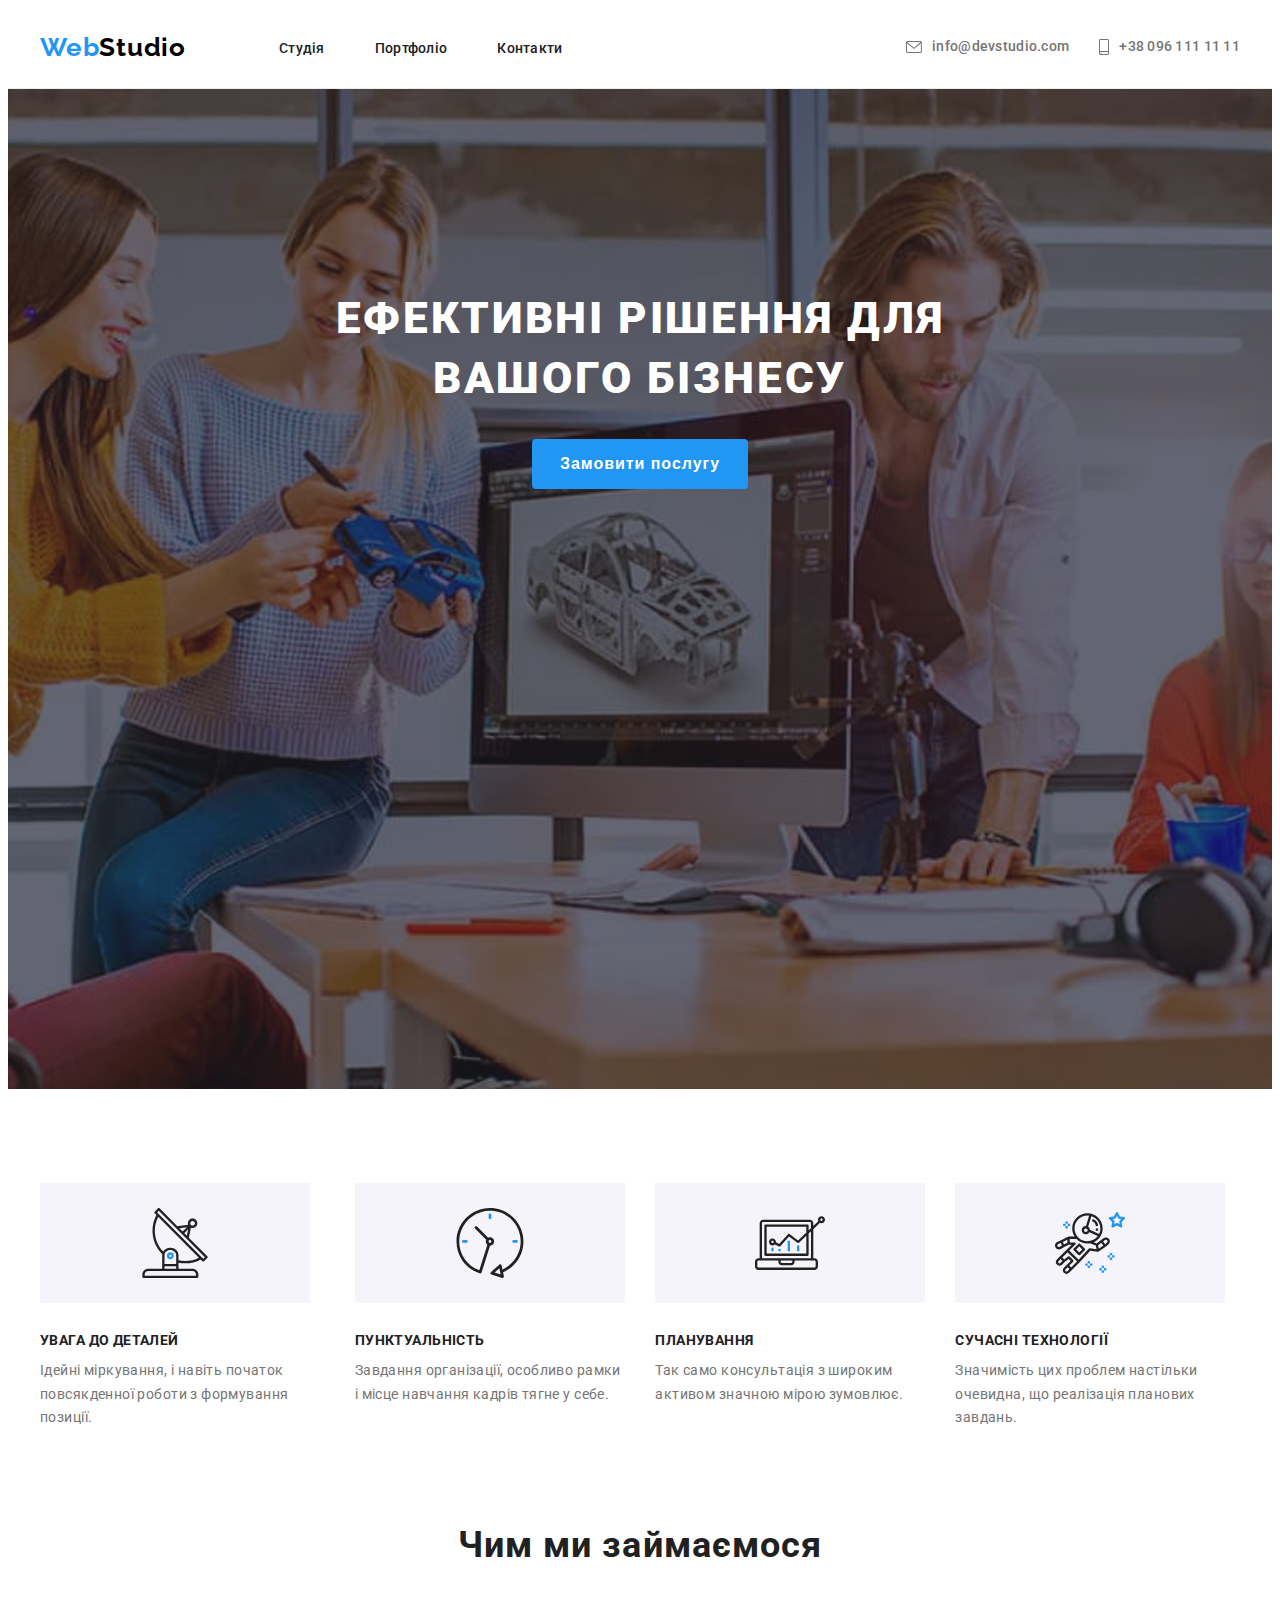
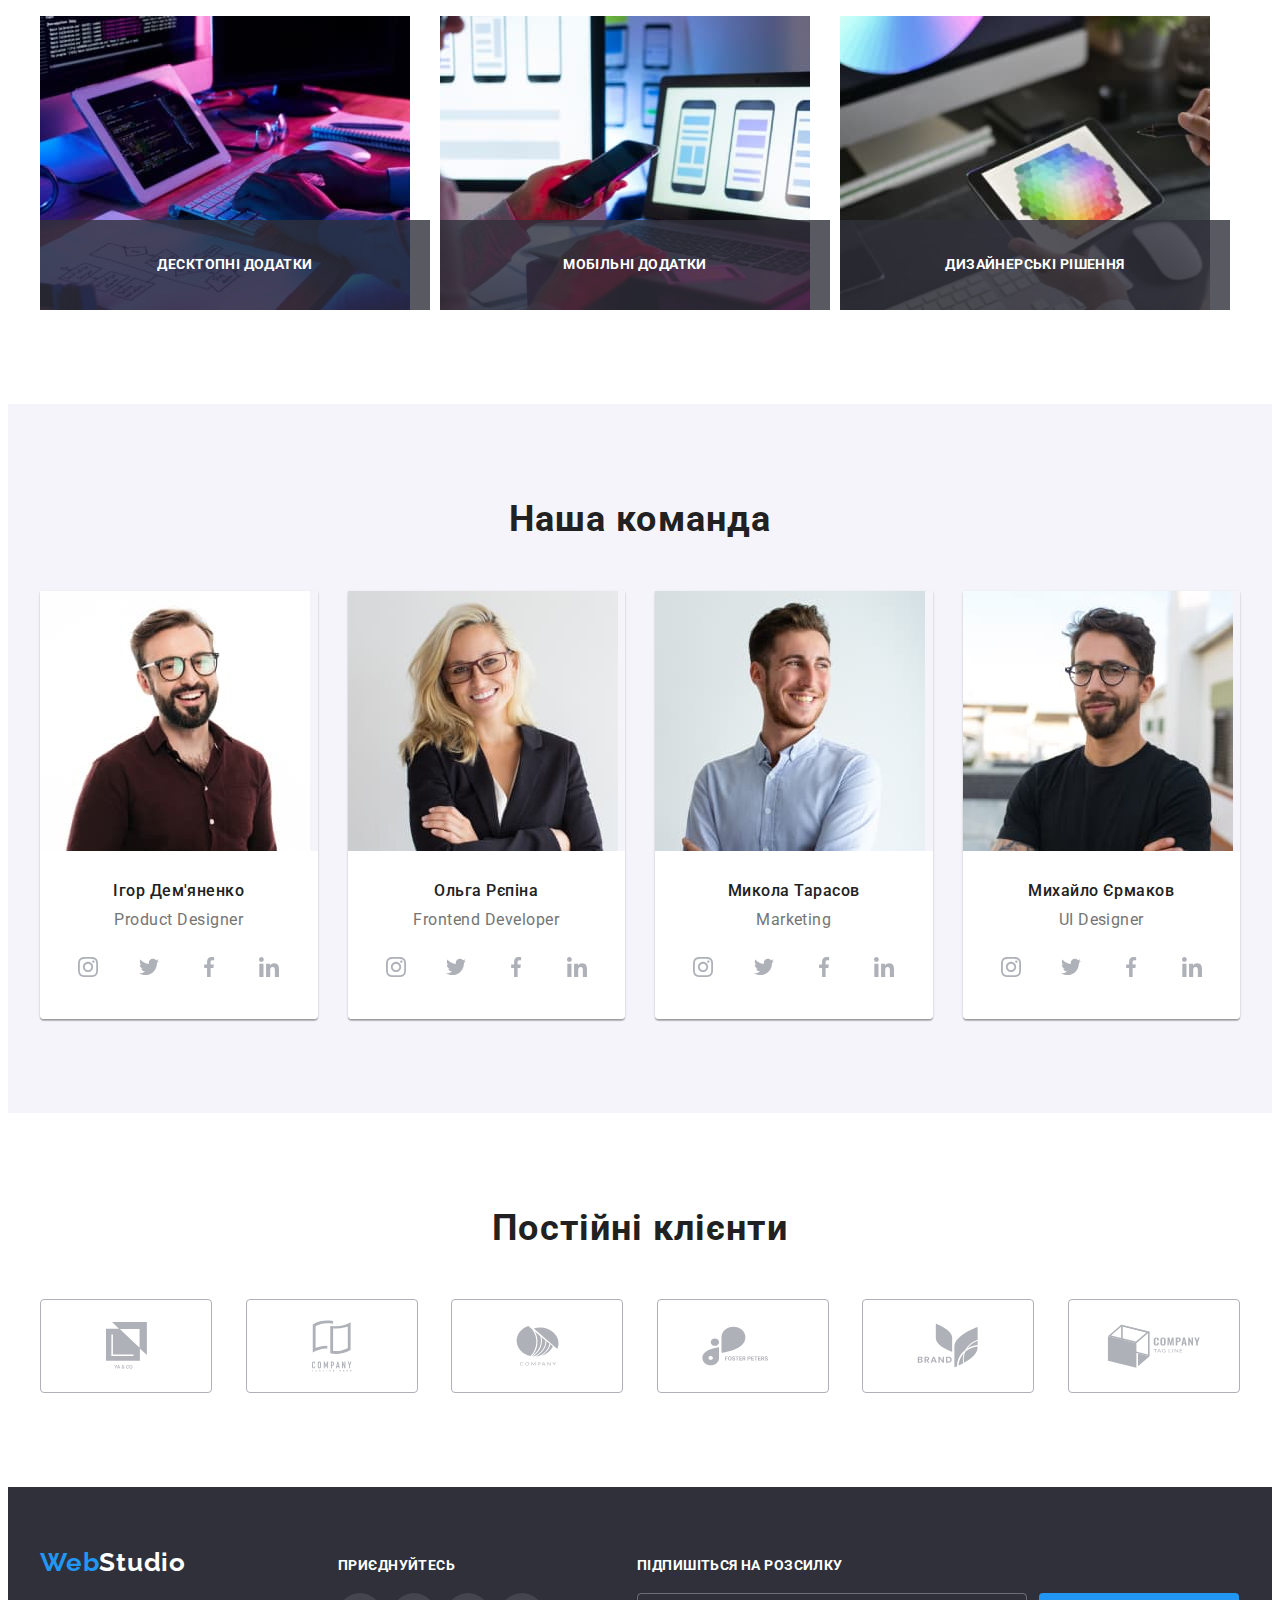
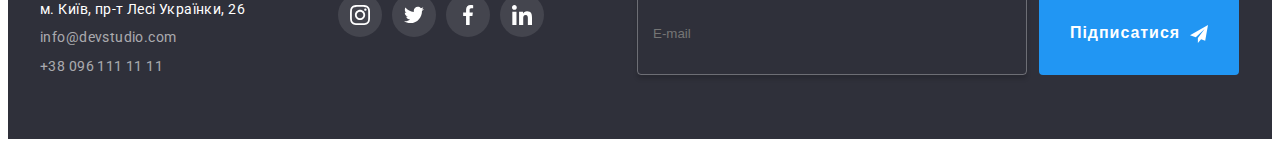
==== index.html @ 77108faf "add bem, close-btn" ====
<!DOCTYPE html>
<html lang="uk">
  <head>
    <meta charset="UTF-8" />
    <meta http-equiv="X-UA-Compatible" content="IE=edge" />
    <meta name="viewport" content="width=device-width, initial-scale=1.0" />
    <title lang="en">WebStudio</title>
    <link rel="preconnect" href="https://fonts.googleapis.com" />
    <link rel="preconnect" href="https://fonts.gstatic.com" crossorigin />
    <link href="https://fonts.googleapis.com/css2?family=Raleway:wght@700&family=Roboto:wght@400;500;700;900&display=swap" rel="stylesheet" />
    <link
      rel="stylesheet"
      href="https://cdnjs.cloudflare.com/ajax/libs/modern-normalize/1.1.0/modern-normalize.min.css"
      integrity="sha512-wpPYUAdjBVSE4KJnH1VR1HeZfpl1ub8YT/NKx4PuQ5NmX2tKuGu6U/JRp5y+Y8XG2tV+wKQpNHVUX03MfMFn9Q=="
      crossorigin="anonymous"
      referrerpolicy="no-referrer"
    />
    <link rel="stylesheet" href="./css/styles.css" />
  </head>

  <body>
    <!-- header -->
    <header class="header">
      <div class="header__container container">
        <a class="header__logo logo" href="./index.html" lang="en"><span>Web</span>Studio</a>

        <nav class="header__nav nav">
          <ul class="nav__list">
            <li class="nav__item">
              <a class="nav__link link nav--current" href="./index.html">Студія</a>
            </li>
            <li class="nav__item">
              <a class="nav__link link" href="./portfolio.html">Портфоліо</a>
            </li>
            <li class="nav__item">
              <a class="nav__link link" href="">Контакти</a>
            </li>
          </ul>
        </nav>

        <ul class="contacts__list">
          <li class="contacts__item">
            <a class="contacts__link link" href="mailto:info@devstudio.com">
              <svg width="16" height="12" class="contacts__icon">
                <use href="./images/icons.svg#envelope"></use>
              </svg>
              info@devstudio.com
            </a>
          </li>
          <li class="contacts__item">
            <a class="contacts__link link" href="tel:+380961111111">
              <svg width="10" height="16" class="contacts__icon">
                <use href="./images/icons.svg#smartphone"></use>
              </svg>
              +38 096 111 11 11
            </a>
          </li>
        </ul>
      </div>
    </header>

    <main class="main">
      <!-- hero -->
      <section class="hero">
        <div class="hero__container container">
          <h1 class="hero__title">Ефективні рішення для вашого бізнесу</h1>
          <button class="hero__btn btn" type="button" data-modal-open>Замовити послугу</button>
        </div>
      </section>

      <!-- features -->
      <section class="features section">
        <div class="container">
          <h2 class="visually-hidden">Особливості</h2>

          <ul class="features__list">
            <li class="features__item">
              <div class="features__thumb">
                <svg width="70" height="70">
                  <use href="./images/icons.svg#antenna"></use>
                </svg>
              </div>
              <h3 class="features__title subtitle">Увага до деталей</h3>
              <p class="features__descr">Ідейні міркування, і навіть початок повсякденної роботи з формування позиції.</p>
            </li>
            <li class="features__item">
              <div class="features__thumb">
                <svg width="70" height="70">
                  <use href="./images/icons.svg#clock"></use>
                </svg>
              </div>
              <h3 class="features__title subtitle">Пунктуальність</h3>
              <p class="features__descr">Завдання організації, особливо рамки і місце навчання кадрів тягне у себе.</p>
            </li>
            <li class="features__item">
              <div class="features__thumb">
                <svg width="70" height="70">
                  <use href="./images/icons.svg#diagram"></use>
                </svg>
              </div>
              <h3 class="features__title subtitle">Планування</h3>
              <p class="features__descr">Так само консультація з широким активом значною мірою зумовлює.</p>
            </li>
            <li class="features__item">
              <div class="features__thumb">
                <svg width="70" height="70">
                  <use href="./images/icons.svg#astronaut"></use>
                </svg>
              </div>
              <h3 class="features__title subtitle">Сучасні технології</h3>
              <p class="features__descr">Значимість цих проблем настільки очевидна, що реалізація планових завдань.</p>
            </li>
          </ul>
        </div>
      </section>

      <!-- services -->
      <section class="services section">
        <div class="container">
          <h2 class="services__title title">Чим ми займаємося</h2>
          <ul class="services__list">
            <li class="services__item">
              <img src="./images/services-img-1.jpg" alt="набирає код на клавіатурі" width="370" height="294" />
              <div class="services__overlay"><h3 class="services__subtitle subtitle">Десктопні додатки</h3></div>
            </li>
            <li class="services__item">
              <img src="./images/services-img-2.jpg" alt="мобільний телефон у руках" width="370" height="294" />
              <div class="services__overlay"><h3 class="services__subtitle subtitle">Мобільні додатки</h3></div>
            </li>
            <li class="services__item">
              <img src="./images/services-img-3.jpg" alt="візерунок мозаїки на планшеті" width="370" height="294" />
              <div class="services__overlay"><h3 class="services__subtitle subtitle">Дизайнерські рішення</h3></div>
            </li>
          </ul>
        </div>
      </section>

      <!-- team -->
      <section class="team section">
        <div class="team__container container">
          <h2 class="team__title title">Наша команда</h2>
          <ul class="team__list">
            <li class="team__item">
              <img src="./images/team-img-1.jpg" alt="Ігор Дем'яненко" width="270" height="260" />
              <div class="team__wrap">
                <h3 class="team__name">Ігор Дем'яненко</h3>
                <p class="team__text" lang="en">Product Designer</p>

                <ul class="team__socials socials">
                  <li class="socials__item">
                    <a class="socials__link" href="">
                      <svg width="20" height="20">
                        <use href="./images/icons.svg#instagram"></use>
                      </svg>
                    </a>
                  </li>
                  <li class="socials__item">
                    <a class="socials__link" href="">
                      <svg width="20" height="20">
                        <use href="./images/icons.svg#twitter"></use>
                      </svg>
                    </a>
                  </li>
                  <li class="socials__item">
                    <a class="socials__link" href="">
                      <svg width="20" height="20">
                        <use href="./images/icons.svg#facebook"></use>
                      </svg>
                    </a>
                  </li>
                  <li class="socials__item">
                    <a class="socials__link" href="">
                      <svg width="20" height="20">
                        <use href="./images/icons.svg#linkedin"></use>
                      </svg>
                    </a>
                  </li>
                </ul>
              </div>
            </li>
            <li class="team__item">
              <img src="./images/team-img-2.jpg" alt="Ольга Рєпіна" width="270" height="260" />
              <div class="team__wrap">
                <h3 class="team__name">Ольга Рєпіна</h3>
                <p class="team__text" lang="en">Frontend Developer</p>

                <ul class="team__socials socials">
                  <li class="socials__item">
                    <a class="socials__link" href="">
                      <svg width="20" height="20">
                        <use href="./images/icons.svg#instagram"></use>
                      </svg>
                    </a>
                  </li>
                  <li class="socials__item">
                    <a class="socials__link" href="">
                      <svg width="20" height="20">
                        <use href="./images/icons.svg#twitter"></use>
                      </svg>
                    </a>
                  </li>
                  <li class="socials__item">
                    <a class="socials__link" href="">
                      <svg width="20" height="20">
                        <use href="./images/icons.svg#facebook"></use>
                      </svg>
                    </a>
                  </li>
                  <li class="socials__item">
                    <a class="socials__link" href="">
                      <svg width="20" height="20">
                        <use href="./images/icons.svg#linkedin"></use>
                      </svg>
                    </a>
                  </li>
                </ul>
              </div>
            </li>

            <li class="team__item">
              <img src="./images/team-img-3.jpg" alt="Микола Тарасов" width="270" height="260" />
              <div class="team__wrap">
                <h3 class="team__name">Микола Тарасов</h3>
                <p class="team__text" lang="en">Marketing</p>

                <ul class="team__socials socials">
                  <li class="socials__item">
                    <a class="socials__link" href="">
                      <svg width="20" height="20">
                        <use href="./images/icons.svg#instagram"></use>
                      </svg>
                    </a>
                  </li>
                  <li class="socials__item">
                    <a class="socials__link" href="">
                      <svg width="20" height="20">
                        <use href="./images/icons.svg#twitter"></use>
                      </svg>
                    </a>
                  </li>
                  <li class="socials__item">
                    <a class="socials__link" href="">
                      <svg width="20" height="20">
                        <use href="./images/icons.svg#facebook"></use>
                      </svg>
                    </a>
                  </li>
                  <li class="socials__item">
                    <a class="socials__link" href="">
                      <svg width="20" height="20">
                        <use href="./images/icons.svg#linkedin"></use>
                      </svg>
                    </a>
                  </li>
                </ul>
              </div>
            </li>

            <li class="team__item">
              <img src="./images/team-img-4.jpg" alt="Михайло Єрмаков" width="270" height="260" />
              <div class="team__wrap">
                <h3 class="team__name">Михайло Єрмаков</h3>
                <p class="team__text" lang="en">UI Designer</p>

                <ul class="team__socials socials">
                  <li class="socials__item">
                    <a class="socials__link" href="">
                      <svg width="20" height="20">
                        <use href="./images/icons.svg#instagram"></use>
                      </svg>
                    </a>
                  </li>
                  <li class="socials__item">
                    <a class="socials__link" href="">
                      <svg width="20" height="20">
                        <use href="./images/icons.svg#twitter"></use>
                      </svg>
                    </a>
                  </li>
                  <li class="socials__item">
                    <a class="socials__link" href="">
                      <svg width="20" height="20">
                        <use href="./images/icons.svg#facebook"></use>
                      </svg>
                    </a>
                  </li>
                  <li class="socials__item">
                    <a class="socials__link" href="">
                      <svg width="20" height="20">
                        <use href="./images/icons.svg#linkedin"></use>
                      </svg>
                    </a>
                  </li>
                </ul>
              </div>
            </li>
          </ul>
        </div>
      </section>
    </main>

    <!-- clients -->
    <section class="clients section">
      <div class="clients__container container">
        <h2 class="clients__title title">Постійні клієнти</h2>
        <ul class="clients__list">
          <li class="clients__item">
            <a href="" class="clients__link">
              <svg width="41" height="47">
                <use href="./images/icons.svg#yaco"></use>
              </svg>
            </a>
          </li>
          <li class="clients__item">
            <a href="" class="clients__link">
              <svg width="40" height="52">
                <use href="./images/icons.svg#tagline"></use>
              </svg>
            </a>
          </li>
          <li class="clients__item">
            <a href="" class="clients__link">
              <svg width="43" height="51">
                <use href="./images/icons.svg#company"></use>
              </svg>
            </a>
          </li>
          <li class="clients__item">
            <a href="" class="clients__link">
              <svg width="84" height="40">
                <use href="./images/icons.svg#fosterpeter"></use>
              </svg>
            </a>
          </li>
          <li class="clients__item">
            <a href="" class="clients__link">
              <svg width="62" height="45">
                <use href="./images/icons.svg#brand"></use>
              </svg>
            </a>
          </li>
          <li class="clients__item">
            <a href="" class="clients__link">
              <svg width="94" height="44">
                <use href="./images/icons.svg#company-box"></use>
              </svg>
            </a>
          </li>
        </ul>
      </div>
    </section>

    <!-- footer -->
    <footer class="footer">
      <div class="footer__container container">
        <div class="footer__wrap">
          <a class="footer__logo logo" href="/" lang="en"><span>Web</span>Studio</a>
          <address class="footer__address address">
            <ul class="address__list">
              <li class="address__item">
                <a class="address__link link address__link--white" href="" rel="noopener nofollow noreferrer">м. Київ, пр-т Лесі Українки, 26</a>
              </li>
              <li class="address__item">
                <a class="address__link link" href="mailto:info@devstudio.com">info@devstudio.com</a>
              </li>
              <li class="address__item">
                <a class="address__link link" href="tel:+380961111111">+38 096 111 11 11</a>
              </li>
            </ul>
          </address>
        </div>

        <div class="footer__wrap join">
          <b class="join__text">Приєднуйтесь</b>

          <ul class="join__socials socials">
            <li class="socials__item">
              <a class="socials__link join__link" href="">
                <svg width="20" height="20">
                  <use href="./images/icons.svg#instagram"></use>
                </svg>
              </a>
            </li>
            <li class="socials__item">
              <a class="socials__link join__link" href="">
                <svg width="20" height="20">
                  <use href="./images/icons.svg#twitter"></use>
                </svg>
              </a>
            </li>
            <li class="socials__item">
              <a class="socials__link join__link" href="">
                <svg width="20" height="20">
                  <use href="./images/icons.svg#facebook"></use>
                </svg>
              </a>
            </li>
            <li class="socials__item">
              <a class="socials__link join__link" href="">
                <svg width="20" height="20">
                  <use href="./images/icons.svg#linkedin"></use>
                </svg>
              </a>
            </li>
          </ul>
        </div>

        <div class="footer__subscribe subscribe">
          <b class="subscribe__text">Підпишіться на розсилку</b>
          <form class="subscribe__form">
            <input class="subscribe__input" type="email" placeholder="E-mail" />
            <button class="subscribe__btn btn" type="submit">Підписатися</button>
          </form>
        </div>
      </div>
    </footer>

    <!-- modal -->
    <div class="backdrop is-hidden" data-modal>
      <div class="modal">
        <button class="modal__close-btn" type="button" data-modal-close>
          <svg class="modal__close-icon" width="18" height="18"><use href="./images/icons.svg#close"></use></svg>
        </button>
        <p class="modal__title">Залиште свої дані, ми вам передзвонимо</p>

        <form class="modal__form form-massage" autocomplete="off">
          <div class="form-massage__field">
            <label class="form-massage__label" for="user-name">Ім'я </label>
            <div class="form-massage__wrap">
              <input class="form-massage__input" type="text" name="user-name" id="user-name" required />
              <svg class="form-massage__icon" width="18" height="18">
                <use href="./images/icons.svg#form-person"></use>
              </svg>
            </div>
          </div>

          <div class="form-massage__field">
            <label class="form-massage__label" for="user-tel">Телефон</label>
            <div class="form-massage__wrap">
              <input class="form-massage__input" type="tel" name="user-tel" id="user-tel" required />
              <svg class="form-massage__icon" width="18" height="18">
                <use href="./images/icons.svg#form-phone"></use>
              </svg>
            </div>
          </div>

          <div class="form-massage__field">
            <label class="form-massage__label" for="user-email">Пошта</label>
            <div class="form-massage__wrap">
              <input class="form-massage__input" type="email" name="user-email" id="user-email" required />
              <svg class="form-massage__icon" width="18" height="18">
                <use href="./images/icons.svg#form-email"></use>
              </svg>
            </div>
          </div>

          <div class="form-massage__field form-massage__field--end">
            <label class="form-massage__label" for="modal-text">Коментар</label>
            <textarea class="form-massage__textarea" rows="6" name="modal-text" placeholder="Введіть текст" id="modal-text"></textarea>
          </div>

          <label class="form-massage__check-label">
            <input class="visually-hidden form-massage__input-check" type="checkbox" name="privacy" />
            <svg class="form-massage__check-icon" width="16" height="15">
              <use href="./images/icons.svg#check"></use>
            </svg>
            Погоджуюся з розсилкою та приймаю&nbsp; <a href="">Умови договору</a>
          </label>

          <button type="submit" class="btn form-massage__modal-btn">Відправити</button>
        </form>
      </div>
    </div>
    <script src="./js/modal.js"></script>
  </body>
</html>
---- css/styles.css ----
:root {
  --primary-text-color: #757575;
  --title-text-color: #212121;
  --accent-color: #2196f3;
  --primary-font-size: 14px;
  --primary-letter-spacing: 0.03em;
  --timing-function: cubic-bezier(0.4, 0, 0.2, 1);
}

p,
h1,
h2,
h3,
h4,
h5,
h6 {
  margin: 0;
}

ul {
  margin: 0;
  padding: 0;
  list-style: none;
}

img {
  display: block;
  max-width: 100%;
}

.visually-hidden {
  position: absolute;
  white-space: nowrap;
  width: 1px;
  height: 1px;
  overflow: hidden;
  border: 0;
  padding: 0;
  clip: rect(0 0 0 0);
  clip-path: inset(50%);
  margin: -1px;
}

body {
  font-family: 'Roboto', sans-serif;
  color: var(--primary-text-color);
  background-color: #ffffff;
}

.section {
  padding-top: 94px;
  padding-bottom: 94px;
}

.link {
  color: currentColor;
  text-decoration: none;
}

.btn {
  border: none;
  border-radius: 4px;
  font-size: 16px;
  cursor: pointer;
}

.btn:hover,
.btn:focus {
  background-color: #188ce8;
}

.title {
  margin-bottom: 50px;
  text-align: center;
  font-size: 36px;
  font-weight: 700;
  line-height: 1.17;
  letter-spacing: var(--primary-letter-spacing);
  color: var(--title-text-color);
}

.subtitle {
  font-weight: 700;
  font-size: var(--primary-font-size);
  line-height: 1.14;
  letter-spacing: var(--primary-letter-spacing);
  text-transform: uppercase;
}

.container {
  width: 1200px;
  padding-left: 15px;
  padding-right: 15px;
  margin: 0 auto;
}

/* header-site */
.header {
  padding-top: 24px;
  padding-bottom: 25px;
  border-bottom: 1px solid#ececec;
}

.header__container {
  display: flex;
  align-items: center;
}

.nav__list {
  display: flex;
}

.logo {
  font-family: 'Raleway', sans-serif;
  font-weight: 700;
  font-size: 26px;
  line-height: 1.19;
  letter-spacing: var(--primary-letter-spacing);
  text-decoration: none;
}

.logo span {
  color: var(--accent-color);
}

.header__logo {
  margin-right: 93px;
  color: #000000;
}

.nav__link {
  position: relative;
  font-weight: 500;
  font-size: var(--primary-font-size);
  line-height: 1.14;
  letter-spacing: 0.02em;
  color: #212121;
  transition: color 250ms var(--timing-function);
}

.nav__link--current {
  color: var(--accent-color);
}

.nav__link.nav__link--current:after {
  content: '';
  position: absolute;
  width: 100%;
  height: 4px;
  background-color: var(--accent-color);
  border-radius: 2px;
  left: 0;
  bottom: -33px;
}

.nav__link:hover,
.nav__link:focus {
  color: var(--accent-color);
}

.nav__item:not(:last-child) {
  margin-right: 50px;
}

.contacts__list {
  display: flex;
  margin-left: auto;
}

.contacts__icon {
  margin-right: 10px;
  fill: currentColor;
}

.contacts__item:not(:last-child) {
  margin-right: 30px;
}

.contacts__link {
  display: flex;
  align-items: center;
  font-weight: 500;
  font-size: var(--primary-font-size);
  line-height: 1.14;
  letter-spacing: 0.02em;
  transition: color 250ms var(--timing-function);
}

.contacts__link:hover,
.contacts__link:focus {
  color: var(--accent-color);
}

/* hero */
.hero {
  max-width: 1600px;
  min-height: 600px;
  padding: 200px 0;
  margin: 0 auto;
  background-color: #2f303a;
  background-image: linear-gradient(to right, rgba(47, 48, 58, 0.4), rgba(47, 48, 58, 0.4)), url('../images/hero-bg.jpg');
  background-repeat: no-repeat;
  background-position: center;
  background-size: cover;
}

.hero__title {
  max-width: 700px;
  margin: 0 auto;
  margin-bottom: 30px;
  text-align: center;
  font-weight: 900;
  font-size: 44px;
  line-height: 1.36;
  letter-spacing: 0.06em;
  text-transform: uppercase;
  color: #ffffff;
}

.hero__btn {
  display: block;
  margin: 0 auto;
  min-width: 216px;
  padding: 10px 25px;
  font-weight: 700;
  line-height: 1.9;
  letter-spacing: 0.06em;
  color: #ffffff;
  background-color: var(--accent-color);
  transition: background-color 250ms var(--timing-function);
}

/* features  */
.features__list {
  display: flex;
}

.features__thumb {
  display: flex;
  justify-content: center;
  align-items: center;
  width: 270px;
  height: 120px;
  margin-bottom: 30px;
  background-color: #f5f4fa;
}

.features__item:not(:last-child) {
  margin-right: 30px;
}

.features__title {
  margin-bottom: 10px;
  color: var(--title-text-color);
}

.features__descr {
  font-size: var(--primary-font-size);
  line-height: 1.7;
  letter-spacing: var(--primary-letter-spacing);
}

/* services */
.services {
  padding-top: 0;
}

.services__list {
  display: flex;
}

.services__item {
  position: relative;
}

.services__overlay {
  position: absolute;
  left: 0;
  bottom: 0;

  display: flex;
  justify-content: center;
  align-items: center;
  width: 100%;
  min-height: 70px;
  padding: 10px 10px;
  background-color: rgba(47, 48, 58, 0.8);
}

.services__subtitle {
  color: #ffffff;
}

.services__item:not(:last-child) {
  margin-right: 30px;
}

/* clients */
.clients__list {
  display: flex;
  justify-content: space-between;
}

.clients__link {
  width: 170px;
  height: 92px;
  display: flex;
  justify-content: center;
  align-items: center;
  border: 1px solid #afb1b8;
  border-radius: 4px;
  fill: #afb1b8;
  transition: border-color 250ms var(--timing-function), fill 250ms var(--timing-function);
}

.clients__link:hover,
.clients__link:focus {
  fill: var(--accent-color);
  border-color: var(--accent-color);
}

/* team */
.team {
  background-color: #f5f4fa;
}

.team__list {
  display: flex;
  gap: 30px;
}

.team__item {
  flex-basis: calc((100% - 90px) / 4);
  border-radius: 0px 0px 4px 4px;
  overflow: hidden;
  box-shadow: 0px 1px 3px rgba(0, 0, 0, 0.12), 0px 1px 1px rgba(0, 0, 0, 0.14), 0px 2px 1px rgba(0, 0, 0, 0.2);
}

.team__wrap {
  padding: 30px 10px;
  text-align: center;
  background-color: #ffffff;
}

.team__name {
  margin-bottom: 10px;
  font-weight: 500;
  font-size: 16px;
  line-height: 1.19;
  letter-spacing: var(--primary-letter-spacing);
  color: var(--title-text-color);
}

.team__text {
  margin-bottom: 16px;
  font-size: 16px;
  line-height: 1.19;
  letter-spacing: var(--primary-letter-spacing);
}

.socials {
  display: flex;
}

.team__socials {
  justify-content: space-evenly;
}

.socials__link {
  width: 44px;
  height: 44px;
  display: flex;
  align-items: center;
  justify-content: center;
  border-radius: 50%;
  transition: background-color 250ms var(--timing-function), fill 250ms var(--timing-function);
  fill: #afb1b8;
}

.socials__link:hover,
.socials__link:focus {
  background-color: var(--accent-color);
  fill: #ffffff;
}

/* footer */
.footer {
  padding-top: 60px;
  padding-bottom: 60px;
  background-color: #2f303a;
}

.footer__container {
  display: flex;
}
/* footer-left */
.footer__wrap {
  margin-right: 93px;
}

.footer__logo {
  display: inline-block;
  margin-bottom: 20px;
  color: #ffffff;
}

.address {
  font-style: normal;
}

.address__item:not(:last-child) {
  margin-bottom: 5px;
}

.address__link {
  font-weight: 400;
  font-size: var(--primary-font-size);
  line-height: 1.7;
  letter-spacing: var(--primary-letter-spacing);
  color: rgba(255 255 255 / 0.6);
  transition: color 250ms var(--timing-function);
}

.address__link:hover,
.address__link:focus {
  color: var(--accent-color);
}

.address__link--white {
  color: #ffffff;
}
/* footer-center */
.join__text,
.subscribe__text {
  display: block;
  margin-bottom: 19px;
  padding-top: 11px;
  font-weight: 700;
  font-size: var(--primary-font-size);
  line-height: 1.14;
  letter-spacing: var(--primary-letter-spacing);
  text-transform: uppercase;
  color: #ffffff;
}

.join__socials {
  gap: 10px;
}

.join__link {
  fill: #ffffff;
  background-color: rgba(255, 255, 255, 0.1);
}

/* footer-right */

.subscribe__form {
  display: flex;
}

.subscribe__input {
  width: 358px;
  height: 50px;
  margin-right: 12px;
  padding: 15px;
  border: 1px solid rgba(255, 255, 255, 0.3);
  box-shadow: 0px 4px 4px rgba(0, 0, 0, 0.15);
  border-radius: 4px;
  color: #fff;
  background-color: transparent;
}

.subscribe__btn {
  display: flex;
  align-items: center;
  justify-content: center;
  min-width: 200px;
  padding: 10px;
  font-weight: 700;
  font-size: 16px;
  line-height: 1.9;
  letter-spacing: 0.06em;
  color: #ffffff;
  background-color: #2196f3;
}

.subscribe__btn::after {
  content: '';
  width: 18px;
  height: 18px;
  margin-left: 10px;
  background-image: url('../images/send.svg');
  background-repeat: no-repeat;
  background-position: center;
  background-size: cover;
}

/* portfolio */
.filter__list {
  display: flex;
  justify-content: center;
  margin-bottom: 50px;
}

.filter__item:not(:last-child) {
  margin-right: 8px;
}

.filter__btn {
  min-width: 73px;
  padding: 6px 22px;
  font-weight: 500;
  line-height: 1.6;
  letter-spacing: var(--primary-letter-spacing);
  color: var(--title-text-color);
  background-color: #f5f4fa;
  transition: background-color 250ms var(--timing-function), box-shadow 250ms var(--timing-function), color 250ms var(--timing-function);
}

.filter__btn:hover,
.filter__btn:focus {
  color: #ffffff;
  background-color: var(--accent-color);
  box-shadow: 0px 4px 4px rgba(0, 0, 0, 0.25);
}

.gallery__list {
  display: flex;
  flex-wrap: wrap;
  gap: 30px;
}

.gallery__item {
  flex-basis: calc((100% - 60px) / 3);
  transition: box-shadow 250ms var(--timing-function);
}

.gallery__item:hover {
  box-shadow: 0px 4px 4px rgba(0, 0, 0, 0.25);
}

.gallery__top-wrap {
  position: relative;
  overflow: hidden;
}

.gallery__overlay {
  position: absolute;
  top: 0;

  transform: translateY(100%);
  font-size: 18px;
  color: #ffffff;
  line-height: 1.56;
  letter-spacing: var(--primary-letter-spacing);
  background-color: rgba(33, 150, 243, 0.9);
  padding: 63px 24px 24px 24px;
  width: 100%;
  height: 100%;
  overflow: auto;
  transition: transform 250ms var(--timing-function);
}

.gallery__item:hover .gallery-overlay {
  transform: translateY(0);
}

.gallery__wrap {
  padding: 20px 24px;
  border: 1px solid #eee;
  border-top: none;
}

.gallery__title {
  margin-bottom: 4px;
  font-size: 18px;
  font-weight: 700;
  line-height: 2;
  letter-spacing: 0.06em;
  color: var(--title-text-color);
}

.gallery__text {
  font-size: 16px;
  line-height: 1.9;
  letter-spacing: var(--primary-letter-spacing);
}

/* modal */
.backdrop {
  position: fixed;
  top: 0;
  left: 0;
  width: 100%;
  height: 100%;
  background-color: rgba(0, 0, 0, 0.2);
  transition: opacity 250ms var(--timing-function), visibility 250ms var(--timing-function);
}

.modal {
  position: absolute;
  top: 50%;
  left: 50%;
  transform: translate(-50%, -50%) rotate(0) scale(1);

  width: 528px;
  min-height: 581px;
  padding: 40px;
  border-radius: 4px;
  background-color: #ffffff;
  box-shadow: 0px 1px 3px rgba(0, 0, 0, 0.12), 0px 1px 1px rgba(0, 0, 0, 0.14), 0px 2px 1px rgba(0, 0, 0, 0.2);
  transition: transform 250ms var(--timing-function);
  transform-origin: top left;
}

.backdrop.is-hidden .modal {
  transform: translate(-50%, -50%) rotate(90deg) scale(0.5);
}

.is-hidden {
  visibility: hidden;
  opacity: 0;
  pointer-events: none;
}

.modal__close-btn {
  position: absolute;
  top: 8px;
  right: 8px;

  width: 30px;
  height: 30px;
  display: flex;
  align-items: center;
  justify-content: center;
  border: 1px solid rgba(0, 0, 0, 0.1);
  border-radius: 50%;
  background-color: #ffffff;
  color: #000000;
  padding: 0;
  cursor: pointer;
  transition: color 250ms var(--timing-function);
}

.modal__close-btn:hover,
.modal__close-btn:focus {
  color: var(--accent-color);
}

.modal__close-icon {
  fill: currentColor;
}

.no-scroll {
  overflow: hidden;
}

.modal__title {
  margin-bottom: 12px;
  font-weight: 700;
  font-size: 20px;
  line-height: 1.15;
  text-align: center;
  letter-spacing: var(--primary-letter-spacing);
  color: var(--title-text-color);
}

/* form */
.form-massage__field {
  margin-bottom: 10px;
}

.form-massage__field--end {
  margin-bottom: 20px;
}

.form-massage__label {
  display: block;
  margin-bottom: 4px;
  font-weight: 400;
  font-size: 12px;
  line-height: 1.17;
  letter-spacing: 0.01em;
}

.form-massage__wrap {
  position: relative;
}

.form-massage__input {
  width: 100%;
  height: 40px;
  padding-left: 42px;
  border: 1px solid rgba(33, 33, 33, 0.2);
  border-radius: 4px;
  outline: none;
  font-size: var(--primary-font-size);
  color: inherit;
  transition: border-color 250ms var(--timing-function), outline 250ms var(--timing-function);
}

.form-massage__icon {
  position: absolute;
  left: 14px;
  top: 50%;
  transform: translateY(-50%);
  transition: fill 250ms var(--timing-function);
}

.form-massage__input:focus,
.form-massage__textarea:focus {
  outline: 1px solid var(--accent-color);
  border-color: var(--accent-color);
}

.form-massage__input:focus + .form-massage__icon {
  fill: var(--accent-color);
}

.form-massage__textarea {
  width: 100%;
  padding: 12px 16px;
  border: 1px solid rgba(33, 33, 33, 0.2);
  border-radius: 4px;
  resize: none;
  color: inherit;
  font-size: var(--primary-font-size);
  transition: border-color 250ms var(--timing-function), outline 250ms var(--timing-function);
}

.form-massage__textarea::placeholder {
  font-size: 12px;
  line-height: 1.17;
  letter-spacing: 0.01em;
  color: rgba(117, 117, 117, 0.5);
}

.form-massage__privacy {
  margin-bottom: 30px;
}

.form-massage__check-label {
  display: flex;
  align-items: center;
  margin-bottom: 30px;

  font-size: var(--primary-font-size);
  font-weight: 400;
  line-height: 1.71;
  letter-spacing: var(--primary-letter-spacing);
}

.form-massage__check-label a {
  color: var(--accent-color);
}

.form-massage__check-icon {
  display: inline-block;
  width: 16px;
  height: 15px;
  margin-right: 7px;
  border: 2px solid #212121;
  border-radius: 2px;
  fill: transparent;
  transition: fill 250ms var(--timing-function), background-color 250ms var(--timing-function);
}

.form-massage__input-check:checked + svg {
  border-color: transparent;
  background-color: var(--accent-color);
  fill: #fff;
}

.form-massage__modal-btn {
  min-width: 200px;
  display: block;
  margin: 0 auto;
  padding: 10px;
  font-size: 16px;
  font-weight: 700;
  line-height: 1.9;
  color: #ffffff;
  letter-spacing: 0.06em;
  background-color: var(--accent-color);
  box-shadow: 0px 4px 4px rgba(0, 0, 0, 0.15);
}
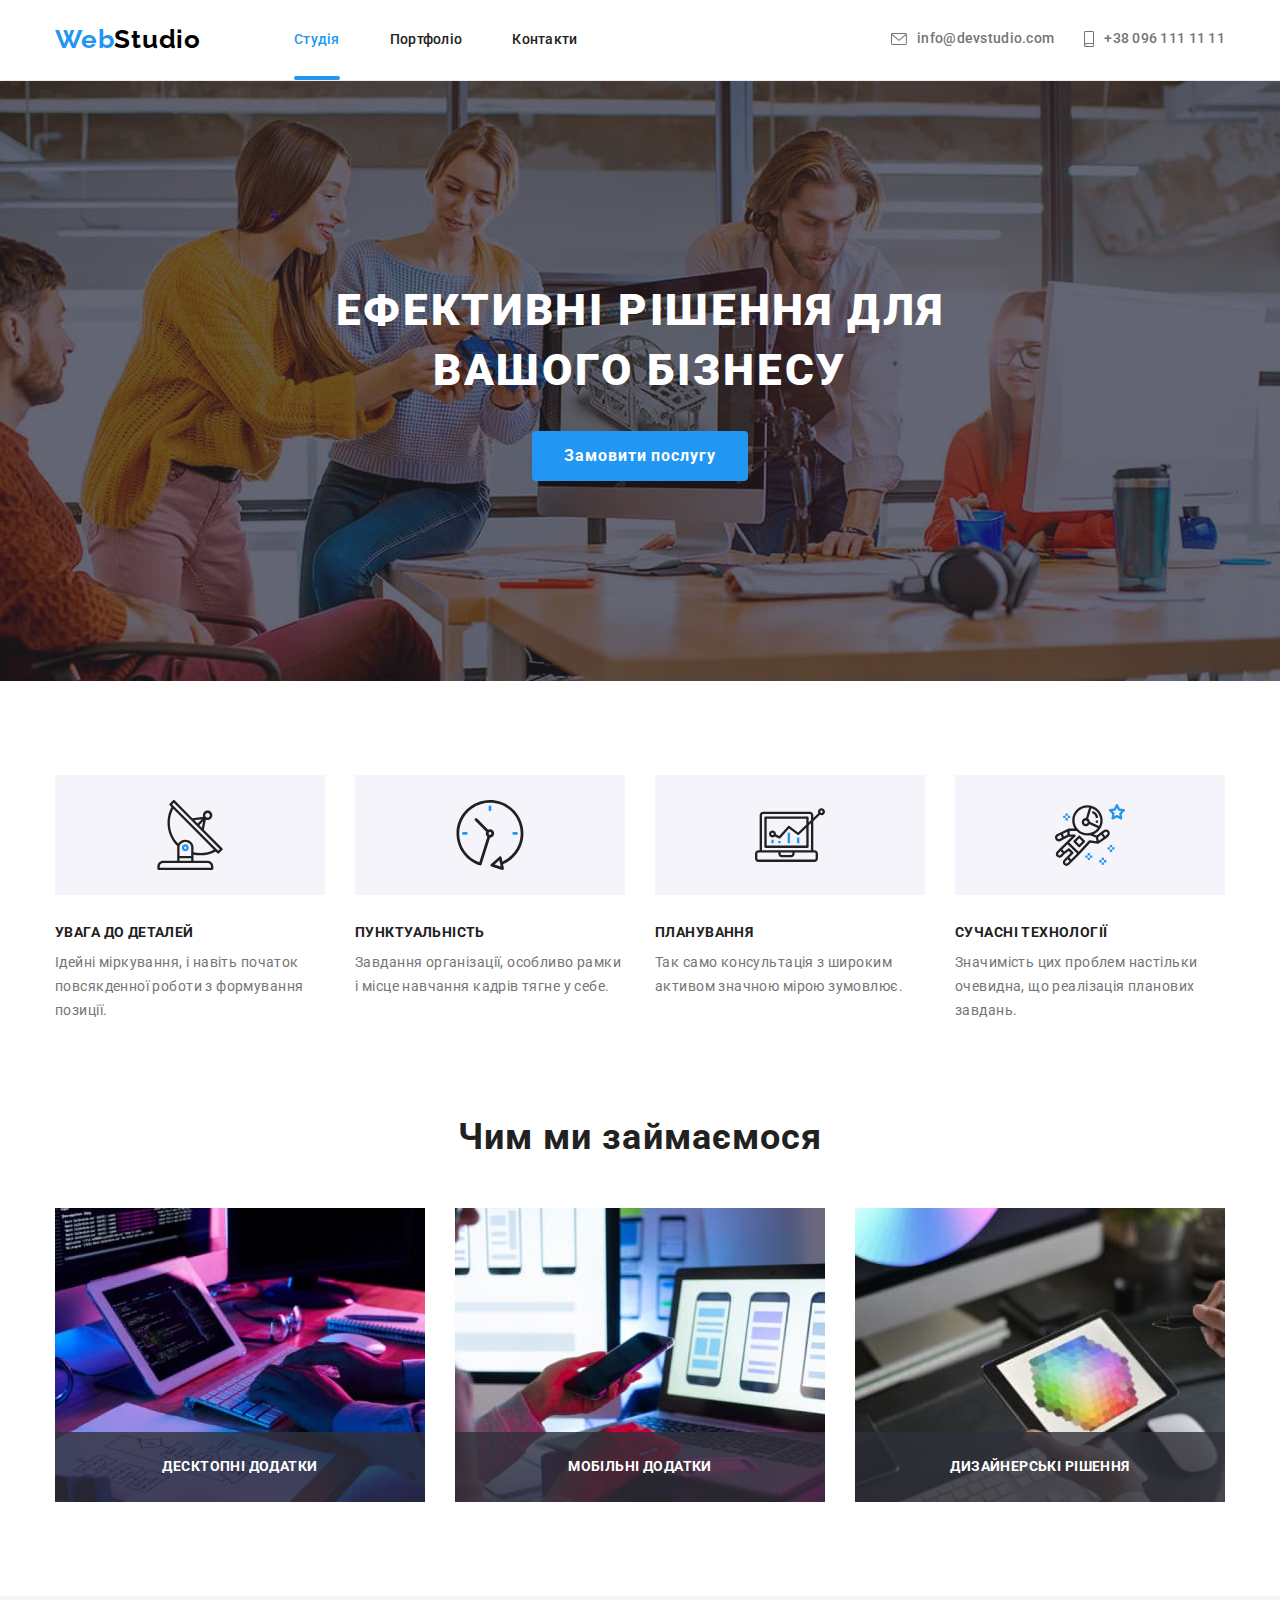
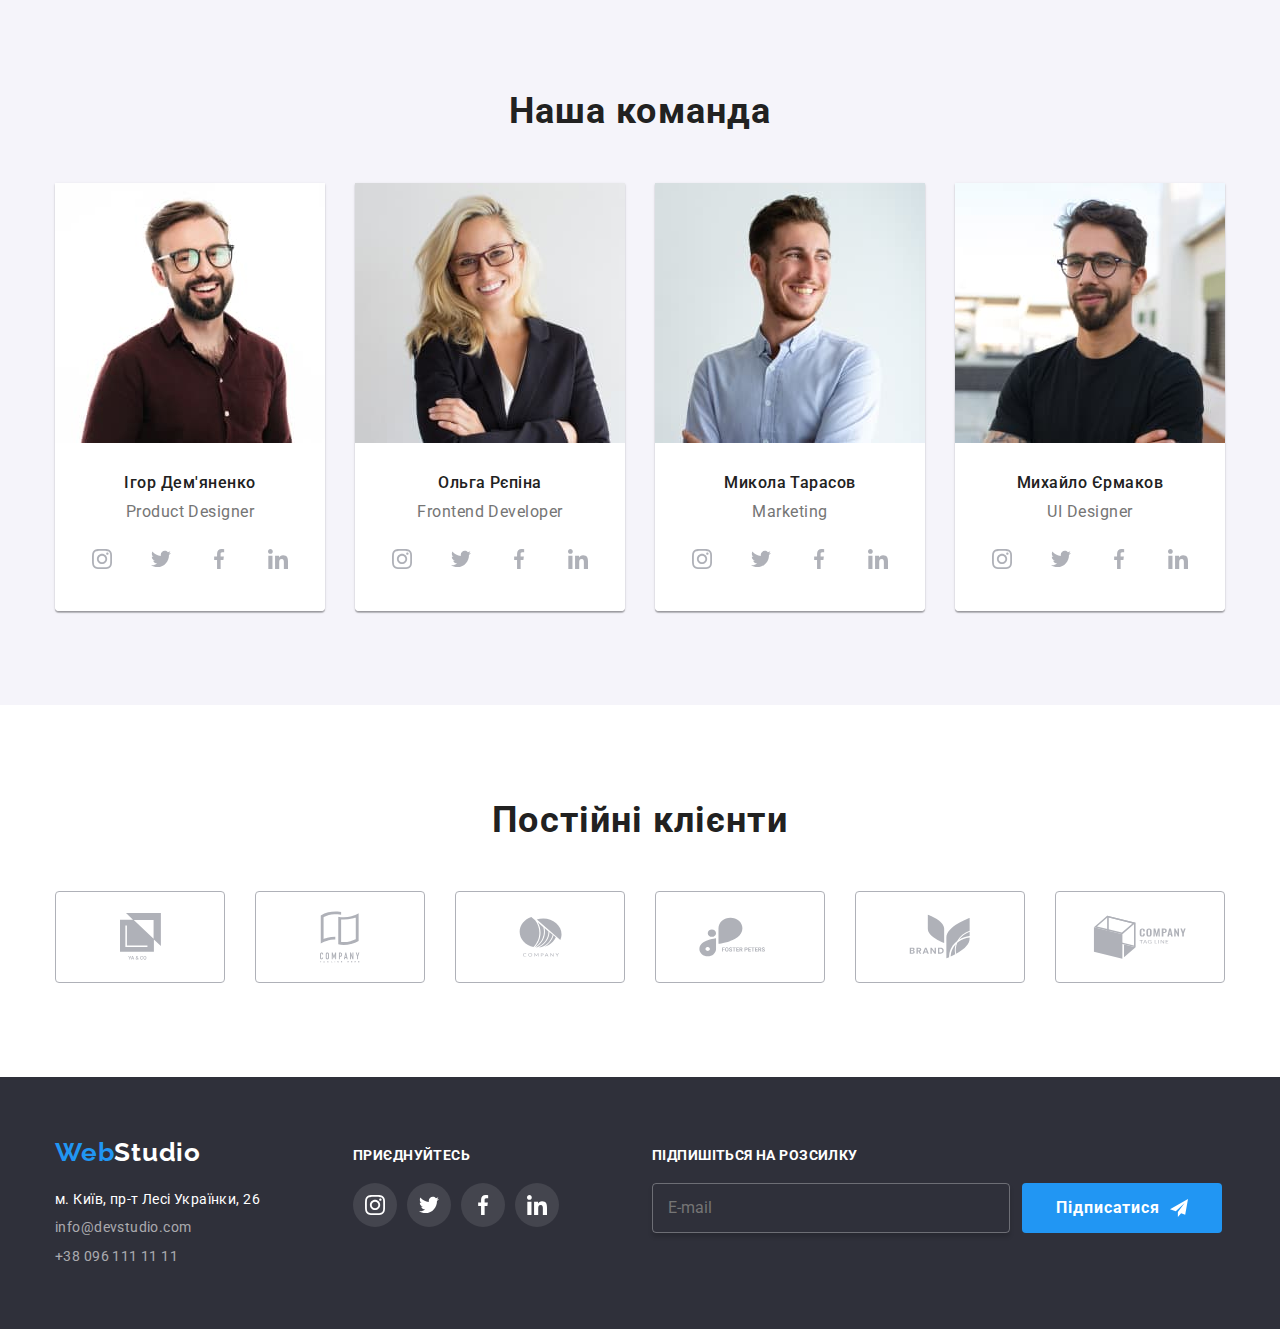
==== commit a1741ffb: "add sass" ====
--- a/index.html
+++ b/index.html
@@ -8,14 +8,7 @@
     <link rel="preconnect" href="https://fonts.googleapis.com" />
     <link rel="preconnect" href="https://fonts.gstatic.com" crossorigin />
     <link href="https://fonts.googleapis.com/css2?family=Raleway:wght@700&family=Roboto:wght@400;500;700;900&display=swap" rel="stylesheet" />
-    <link
-      rel="stylesheet"
-      href="https://cdnjs.cloudflare.com/ajax/libs/modern-normalize/1.1.0/modern-normalize.min.css"
-      integrity="sha512-wpPYUAdjBVSE4KJnH1VR1HeZfpl1ub8YT/NKx4PuQ5NmX2tKuGu6U/JRp5y+Y8XG2tV+wKQpNHVUX03MfMFn9Q=="
-      crossorigin="anonymous"
-      referrerpolicy="no-referrer"
-    />
-    <link rel="stylesheet" href="./css/styles.css" />
+    <link rel="stylesheet" href="./css/main.min.css" />
   </head>
 
   <body>
@@ -27,7 +20,7 @@
         <nav class="header__nav nav">
           <ul class="nav__list">
             <li class="nav__item">
-              <a class="nav__link link nav--current" href="./index.html">Студія</a>
+              <a class="nav__link link nav__link--current" href="./index.html">Студія</a>
             </li>
             <li class="nav__item">
               <a class="nav__link link" href="./portfolio.html">Портфоліо</a>
--- a/css/main.min.css
+++ b/css/main.min.css
@@ -0,0 +1 @@
+:root{--primary-text-color: #757575;--title-text-color: #212121;--accent-color: #2196f3;--primary-font-size: 14px;--primary-letter-spacing: 0.03em;--timing-function: cubic-bezier(0.4, 0, 0.2, 1)}/*! modern-normalize v1.1.0 | MIT License | https://github.com/sindresorhus/modern-normalize */*,::before,::after{box-sizing:border-box}html{line-height:1.15;-webkit-text-size-adjust:100%;-moz-tab-size:4;tab-size:4}body{margin:0;font-family:system-ui,-apple-system,"Segoe UI",Roboto,Helvetica,Arial,sans-serif,"Apple Color Emoji","Segoe UI Emoji"}hr{height:0;color:inherit}abbr[title]{text-decoration:underline dotted}b,strong{font-weight:bolder}code,kbd,samp,pre{font-family:ui-monospace,SFMono-Regular,Consolas,"Liberation Mono",Menlo,monospace;font-size:1em}small{font-size:80%}sub,sup{font-size:75%;line-height:0;position:relative;vertical-align:baseline}sub{bottom:-0.25em}sup{top:-0.5em}table{text-indent:0;border-color:inherit}button,input,optgroup,select,textarea{font-family:inherit;font-size:100%;line-height:1.15;margin:0}button,select{text-transform:none}button,[type=button],[type=reset],[type=submit]{-webkit-appearance:button}::-moz-focus-inner{border-style:none;padding:0}:-moz-focusring{outline:1px dotted ButtonText}:-moz-ui-invalid{box-shadow:none}legend{padding:0}progress{vertical-align:baseline}::-webkit-inner-spin-button,::-webkit-outer-spin-button{height:auto}[type=search]{-webkit-appearance:textfield;outline-offset:-2px}::-webkit-search-decoration{-webkit-appearance:none}::-webkit-file-upload-button{-webkit-appearance:button;font:inherit}summary{display:list-item}p,h1,h2,h3,h4,h5,h6{margin:0}ul{margin:0;padding:0;list-style:none}button{cursor:pointer}img{display:block;max-width:100%}address{font-style:normal}body{font-family:"Roboto",sans-serif;color:var(--primary-text-color);background-color:#fff}.section{padding-top:94px;padding-bottom:94px}.link{color:currentColor;text-decoration:none}.visually-hidden{position:absolute;white-space:nowrap;width:1px;height:1px;overflow:hidden;border:0;padding:0;clip:rect(0 0 0 0);clip-path:inset(50%);margin:-1px}.logo{font-family:"Raleway",sans-serif;font-weight:700;font-size:26px;line-height:1.19;letter-spacing:var(--primary-letter-spacing);text-decoration:none}.logo span{color:var(--accent-color)}.header__logo{margin-right:93px;color:#000}.footer__logo{display:inline-block;margin-bottom:20px;color:#fff}.container{width:1200px;padding-left:15px;padding-right:15px;margin:0 auto}.title{margin-bottom:50px;text-align:center;font-size:36px;font-weight:700;line-height:1.17;letter-spacing:var(--primary-letter-spacing);color:var(--title-text-color)}.subtitle{font-weight:700;font-size:var(--primary-font-size);line-height:1.14;letter-spacing:var(--primary-letter-spacing);text-transform:uppercase}.btn{border:none;border-radius:4px;font-size:16px}.btn:hover,.btn:focus{background-color:#188ce8}.socials{display:flex}.socials__link{width:44px;height:44px;display:flex;align-items:center;justify-content:center;border-radius:50%;transition:background-color 250ms var(--timing-function),fill 250ms var(--timing-function);fill:#afb1b8}.socials__link:hover,.socials__link:focus{background-color:var(--accent-color);fill:#fff}.backdrop{position:fixed;top:0;left:0;width:100%;height:100%;background-color:rgba(0,0,0,.2);transition:opacity 250ms var(--timing-function),visibility 250ms var(--timing-function)}.modal{position:absolute;top:50%;left:50%;transform:translate(-50%, -50%) rotate(0) scale(1);width:528px;min-height:581px;padding:40px;border-radius:4px;background-color:#fff;box-shadow:0px 1px 3px rgba(0,0,0,.12),0px 1px 1px rgba(0,0,0,.14),0px 2px 1px rgba(0,0,0,.2);transition:transform 250ms var(--timing-function);transform-origin:top left}.backdrop.is-hidden .modal{transform:translate(-50%, -50%) rotate(90deg) scale(0.5)}.is-hidden{visibility:hidden;opacity:0;pointer-events:none}.modal__close-btn{position:absolute;top:8px;right:8px;width:30px;height:30px;display:flex;align-items:center;justify-content:center;border:1px solid rgba(0,0,0,.1);border-radius:50%;background-color:#fff;color:#000;padding:0;transition:color 250ms var(--timing-function)}.modal__close-btn:hover,.modal__close-btn:focus{color:var(--accent-color)}.modal__close-icon{fill:currentColor}.no-scroll{overflow:hidden}.modal__title{margin-bottom:12px;font-weight:700;font-size:20px;line-height:1.15;text-align:center;letter-spacing:var(--primary-letter-spacing);color:var(--title-text-color)}.form-massage__field{margin-bottom:10px}.form-massage__field--end{margin-bottom:20px}.form-massage__label{display:block;margin-bottom:4px;font-weight:400;font-size:12px;line-height:1.17;letter-spacing:.01em}.form-massage__wrap{position:relative}.form-massage__input{width:100%;height:40px;padding-left:42px;border:1px solid rgba(33,33,33,.2);border-radius:4px;outline:none;font-size:var(--primary-font-size);color:inherit;transition:border-color 250ms var(--timing-function),outline 250ms var(--timing-function)}.form-massage__input:focus{outline:1px solid var(--accent-color);border-color:var(--accent-color)}.form-massage__icon{position:absolute;left:14px;top:50%;transform:translateY(-50%);transition:fill 250ms var(--timing-function)}.form-massage__input:focus+.form-massage__icon{fill:var(--accent-color)}.form-massage__textarea{width:100%;padding:12px 16px;border:1px solid rgba(33,33,33,.2);border-radius:4px;resize:none;color:inherit;font-size:var(--primary-font-size);transition:border-color 250ms var(--timing-function),outline 250ms var(--timing-function)}.form-massage__textarea:focus{outline:1px solid var(--accent-color);border-color:var(--accent-color)}.form-massage__textarea::placeholder{font-size:12px;line-height:1.17;letter-spacing:.01em;color:rgba(117,117,117,.5)}.form-massage__privacy{margin-bottom:30px}.form-massage__check-label{display:flex;align-items:center;margin-bottom:30px;font-size:var(--primary-font-size);font-weight:400;line-height:1.71;letter-spacing:var(--primary-letter-spacing)}.form-massage__check-label a{color:var(--accent-color)}.form-massage__check-icon{display:inline-block;width:16px;height:15px;margin-right:7px;border:2px solid #212121;border-radius:2px;fill:rgba(0,0,0,0);transition:fill 250ms var(--timing-function),background-color 250ms var(--timing-function)}.form-massage__input-check:checked+.form-massage__check-icon{border-color:rgba(0,0,0,0);background-color:var(--accent-color);fill:#fff}.form-massage__modal-btn{min-width:200px;display:block;margin:0 auto;padding:10px;font-size:16px;font-weight:700;line-height:1.9;color:#fff;letter-spacing:.06em;background-color:var(--accent-color);box-shadow:0px 4px 4px rgba(0,0,0,.15)}.header{padding-top:24px;padding-bottom:25px;border-bottom:1px solid #ececec}.header__container{display:flex;align-items:center}.nav__list{display:flex}.nav__link{position:relative;font-weight:500;font-size:var(--primary-font-size);line-height:1.14;letter-spacing:.02em;color:#212121;transition:color 250ms var(--timing-function)}.nav__link:hover,.nav__link:focus{color:var(--accent-color)}.nav__link--current{color:var(--accent-color)}.nav__link--current:after{content:"";position:absolute;width:100%;height:4px;background-color:var(--accent-color);border-radius:2px;left:0;bottom:-33px}.nav__item:not(:last-child){margin-right:50px}.contacts__list{display:flex;margin-left:auto}.contacts__icon{margin-right:10px;fill:currentColor}.contacts__item:not(:last-child){margin-right:30px}.contacts__link{display:flex;align-items:center;font-weight:500;font-size:var(--primary-font-size);line-height:1.14;letter-spacing:.02em;transition:color 250ms var(--timing-function)}.contacts__link:hover,.contacts__link:focus{color:var(--accent-color)}.hero{max-width:1600px;min-height:600px;padding:200px 0;margin:0 auto;background-color:#2f303a;background-image:linear-gradient(to right, rgba(47, 48, 58, 0.4), rgba(47, 48, 58, 0.4)),url("../images/hero-bg.jpg");background-repeat:no-repeat;background-position:center;background-size:cover}.hero__title{max-width:700px;margin:0 auto;margin-bottom:30px;text-align:center;font-weight:900;font-size:44px;line-height:1.36;letter-spacing:.06em;text-transform:uppercase;color:#fff}.hero__btn{display:block;margin:0 auto;min-width:216px;padding:10px 25px;font-weight:700;line-height:1.9;letter-spacing:.06em;color:#fff;background-color:var(--accent-color);transition:background-color 250ms var(--timing-function)}.features__list{display:flex}.features__thumb{display:flex;justify-content:center;align-items:center;width:270px;height:120px;margin-bottom:30px;background-color:#f5f4fa}.features__item:not(:last-child){margin-right:30px}.features__title{margin-bottom:10px;color:var(--title-text-color)}.features__descr{font-size:var(--primary-font-size);line-height:1.7;letter-spacing:var(--primary-letter-spacing)}.services{padding-top:0}.services__list{display:flex}.services__item{position:relative}.services__item:not(:last-child){margin-right:30px}.services__overlay{position:absolute;left:0;bottom:0;display:flex;justify-content:center;align-items:center;width:100%;min-height:70px;padding:10px 10px;background-color:rgba(47,48,58,.8)}.services__subtitle{color:#fff}.team{background-color:#f5f4fa}.team__list{display:flex;gap:30px}.team__item{flex-basis:calc((100% - 90px)/4);border-radius:0px 0px 4px 4px;overflow:hidden;box-shadow:0px 1px 3px rgba(0,0,0,.12),0px 1px 1px rgba(0,0,0,.14),0px 2px 1px rgba(0,0,0,.2)}.team__wrap{padding:30px 10px;text-align:center;background-color:#fff}.team__name{margin-bottom:10px;font-weight:500;font-size:16px;line-height:1.19;letter-spacing:var(--primary-letter-spacing);color:var(--title-text-color)}.team__text{margin-bottom:16px;font-size:16px;line-height:1.19;letter-spacing:var(--primary-letter-spacing)}.team__socials{justify-content:space-evenly}.clients__list{display:flex;justify-content:space-between}.clients__link{width:170px;height:92px;display:flex;justify-content:center;align-items:center;border:1px solid #afb1b8;border-radius:4px;fill:#afb1b8;transition:border-color 250ms var(--timing-function),fill 250ms var(--timing-function)}.clients__link:hover,.clients__link:focus{fill:var(--accent-color);border-color:var(--accent-color)}.footer{padding-top:60px;padding-bottom:60px;background-color:#2f303a}.footer__container{display:flex}.footer__wrap{margin-right:93px}.address__item:not(:last-child){margin-bottom:5px}.address__link{font-weight:400;font-size:var(--primary-font-size);line-height:1.7;letter-spacing:var(--primary-letter-spacing);color:rgba(255,255,255,.6);transition:color 250ms var(--timing-function)}.address__link--white{color:#fff}.address__link:hover,.address__link:focus{color:var(--accent-color)}.join__text,.subscribe__text{display:block;margin-bottom:19px;padding-top:11px;font-weight:700;font-size:var(--primary-font-size);line-height:1.14;letter-spacing:var(--primary-letter-spacing);text-transform:uppercase;color:#fff}.join__socials{gap:10px}.join__link{fill:#fff;background-color:rgba(255,255,255,.1)}.subscribe__form{display:flex}.subscribe__input{width:358px;height:50px;margin-right:12px;padding:15px;border:1px solid rgba(255,255,255,.3);box-shadow:0px 4px 4px rgba(0,0,0,.15);border-radius:4px;color:#fff;background-color:rgba(0,0,0,0)}.subscribe__btn{display:flex;align-items:center;justify-content:center;min-width:200px;padding:10px;font-weight:700;font-size:16px;line-height:1.9;letter-spacing:.06em;color:#fff;background-color:#2196f3}.subscribe__btn::after{content:"";width:18px;height:18px;margin-left:10px;background-image:url("../images/send.svg");background-repeat:no-repeat;background-position:center;background-size:cover}.filter__list{display:flex;justify-content:center;margin-bottom:50px}.filter__item:not(:last-child){margin-right:8px}.filter__btn{min-width:73px;padding:6px 22px;font-weight:500;line-height:1.6;letter-spacing:var(--primary-letter-spacing);color:var(--title-text-color);background-color:#f5f4fa;transition:background-color 250ms var(--timing-function),box-shadow 250ms var(--timing-function),color 250ms var(--timing-function)}.filter__btn:hover,.filter__btn:focus{color:#fff;background-color:var(--accent-color);box-shadow:0px 4px 4px rgba(0,0,0,.25)}.gallery__list{display:flex;flex-wrap:wrap;gap:30px}.gallery__item{flex-basis:calc((100% - 60px)/3);transition:box-shadow 250ms var(--timing-function)}.gallery__item:hover{box-shadow:0px 4px 4px rgba(0,0,0,.25)}.gallery__top-wrap{position:relative;overflow:hidden}.gallery__overlay{position:absolute;top:0;transform:translateY(100%);font-size:18px;color:#fff;line-height:1.56;letter-spacing:var(--primary-letter-spacing);background-color:rgba(33,150,243,.9);padding:63px 24px 24px 24px;width:100%;height:100%;overflow:auto;transition:transform 250ms var(--timing-function)}.gallery__item:hover .gallery__overlay{transform:translateY(0)}.gallery__wrap{padding:20px 24px;border:1px solid #eee;border-top:none}.gallery__title{margin-bottom:4px;font-size:18px;font-weight:700;line-height:2;letter-spacing:.06em;color:var(--title-text-color)}.gallery__text{font-size:16px;line-height:1.9;letter-spacing:var(--primary-letter-spacing)}/*# sourceMappingURL=main.min.css.map */